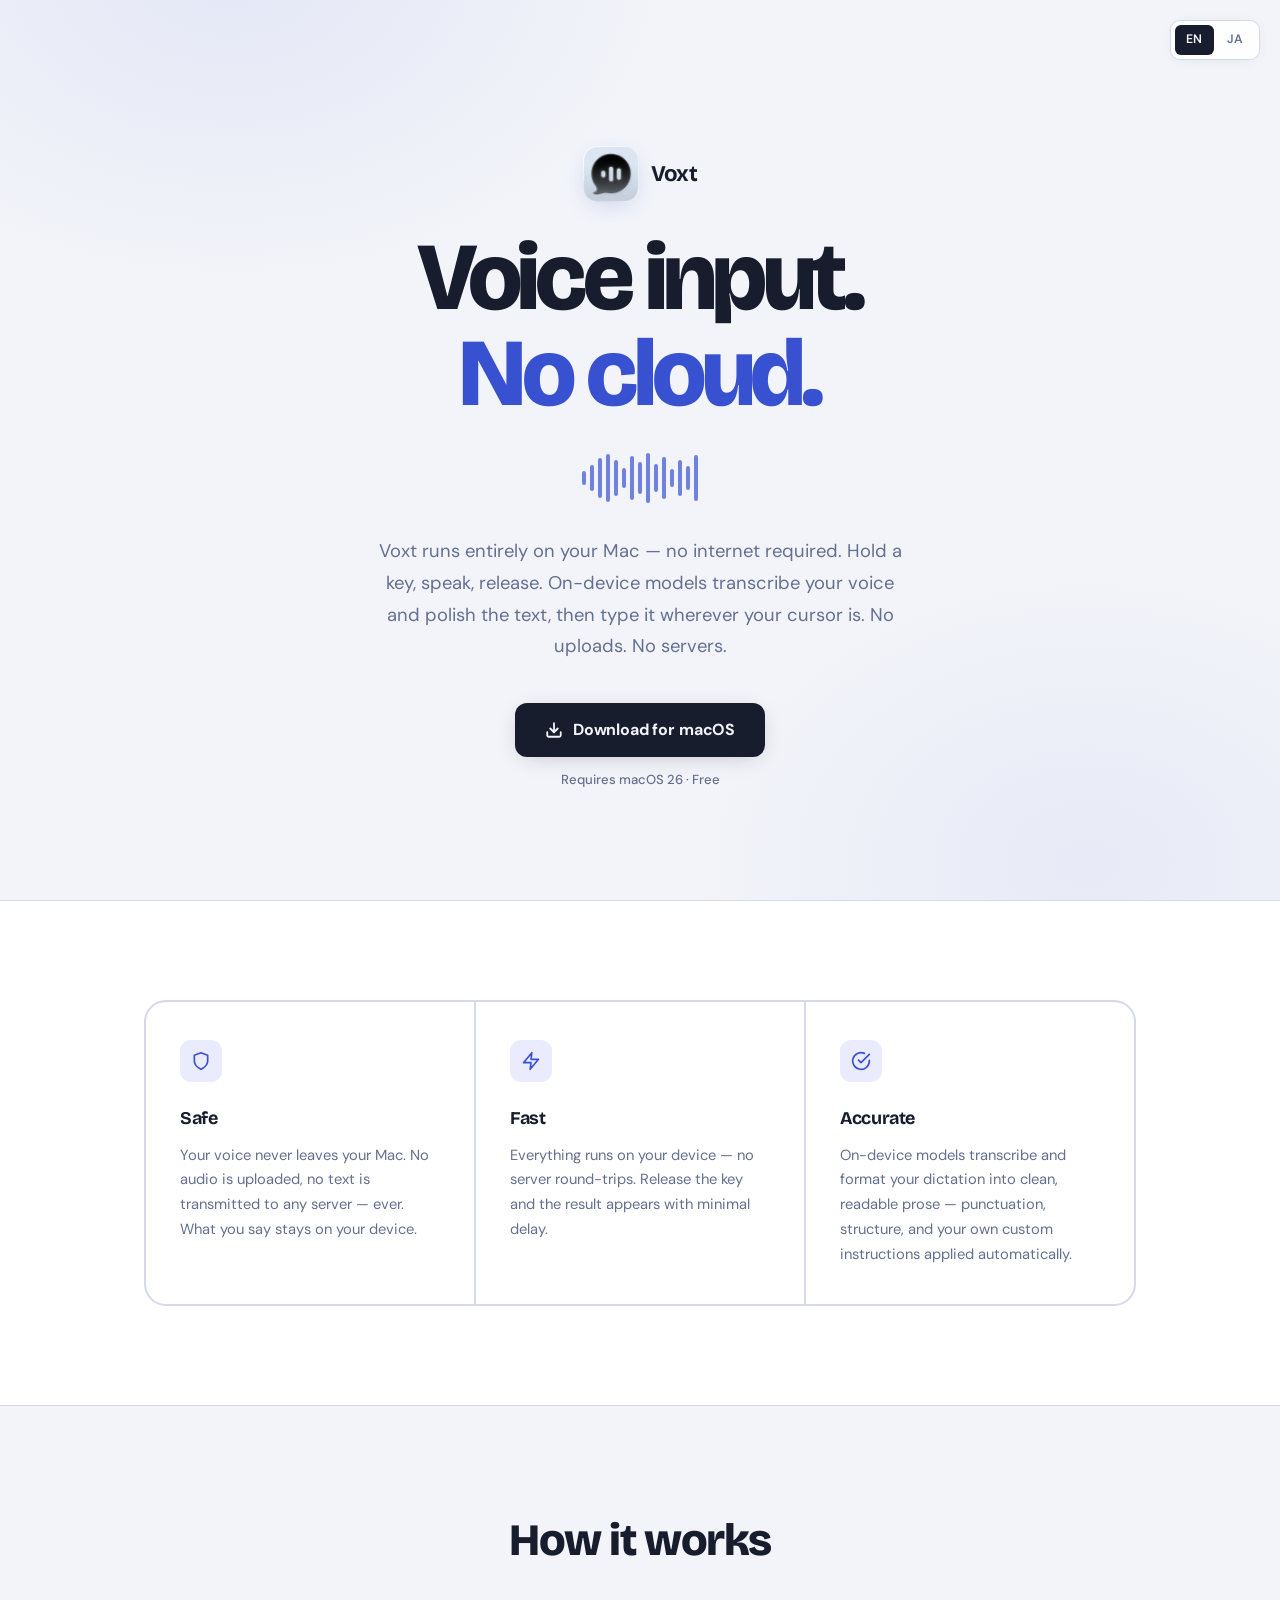
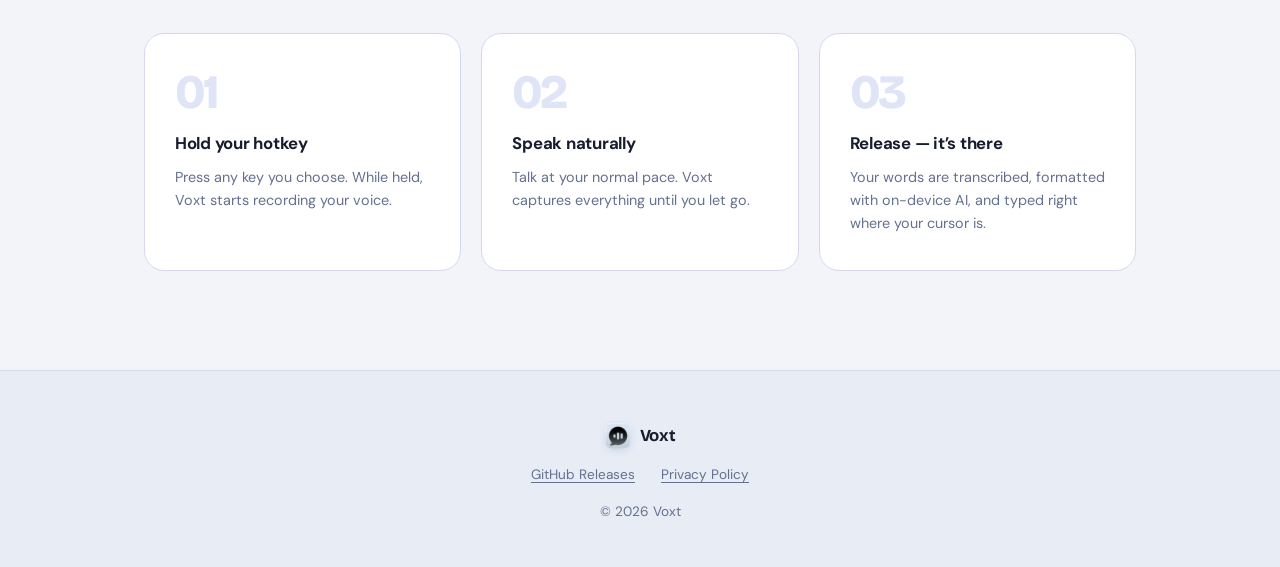
==== public/index.html @ 25dcf12d "Initial commit" ====
<!DOCTYPE html>
<html lang="en">
<head>
  <meta charset="UTF-8">
  <meta name="viewport" content="width=device-width, initial-scale=1.0">
  <title>Voxt — Voice Input for Mac</title>
  <meta name="description" content="Push-to-talk voice input for macOS. Hold a key, speak, release — Voxt transcribes and formats your words with on-device AI, then types them wherever your cursor is. Fully local, no cloud.">
  <meta name="keywords" content="Voxt, voice input, macOS, push-to-talk, speech to text, on-device AI, Apple Intelligence, Foundation Models, menu bar app, Mac app">
  <meta name="author" content="morishin">
  <meta name="robots" content="index, follow">
  <meta name="theme-color" content="#3851d1">
  <link rel="canonical" href="https://voxt.morishin.me/">
  <link rel="alternate" hreflang="en" href="https://voxt.morishin.me/">
  <link rel="alternate" hreflang="ja" href="https://voxt.morishin.me/ja/">
  <link rel="alternate" hreflang="x-default" href="https://voxt.morishin.me/">
  <link rel="icon" type="image/webp" href="assets/icon.webp">
  <link rel="apple-touch-icon" href="assets/icon.webp">
  <link rel="preconnect" href="https://fonts.googleapis.com">
  <link rel="preconnect" href="https://fonts.gstatic.com" crossorigin>
  <link href="https://fonts.googleapis.com/css2?family=Bricolage+Grotesque:wght@400;700;800&family=DM+Sans:wght@400;500;700&display=swap" rel="stylesheet">

  <!-- Open Graph -->
  <meta property="og:type" content="website">
  <meta property="og:site_name" content="Voxt">
  <meta property="og:title" content="Voxt — Voice Input for Mac">
  <meta property="og:description" content="Push-to-talk voice input for macOS. Hold a key, speak, release — transcribed and formatted with on-device AI. Nothing leaves your Mac.">
  <meta property="og:url" content="https://voxt.morishin.me/">
  <meta property="og:locale" content="en_US">
  <meta property="og:locale:alternate" content="ja_JP">
  <meta property="og:image" content="https://voxt.morishin.me/assets/icon.webp">
  <meta property="og:image:width" content="1024">
  <meta property="og:image:height" content="1024">
  <meta property="og:image:alt" content="Voxt app icon">

  <!-- Twitter Card -->
  <meta name="twitter:card" content="summary">
  <meta name="twitter:title" content="Voxt — Voice Input for Mac">
  <meta name="twitter:description" content="Push-to-talk voice input for macOS. On-device AI. Nothing leaves your Mac.">
  <meta name="twitter:image" content="https://voxt.morishin.me/assets/icon.webp">
  <meta name="twitter:creator" content="@morishin127">

  <!-- Structured Data -->
  <script type="application/ld+json">
  {
    "@context": "https://schema.org",
    "@type": "SoftwareApplication",
    "name": "Voxt",
    "operatingSystem": "macOS 26",
    "applicationCategory": "UtilitiesApplication",
    "description": "Push-to-talk voice input for macOS. Hold a key, speak, release — transcribed and formatted with on-device AI. Nothing leaves your Mac.",
    "url": "https://voxt.morishin.me/",
    "downloadUrl": "https://github.com/morishin/voxt/releases/latest",
    "image": "https://voxt.morishin.me/assets/icon.webp",
    "author": { "@type": "Person", "name": "morishin", "url": "https://github.com/morishin" },
    "offers": { "@type": "Offer", "price": "0", "priceCurrency": "USD" },
    "isAccessibleForFree": true,
    "inLanguage": ["en", "ja"]
  }
  </script>

  <link rel="stylesheet" href="assets/style.css">
</head>
<body>

<nav class="lang-switch">
  <a href="/" class="active">EN</a>
  <a href="/ja/">JA</a>
</nav>

<section class="hero">
  <div class="hero-inner fade-up">
    <div class="hero-wordmark">
      <img src="assets/icon.webp" alt="Voxt" class="hero-icon" width="56" height="56">
      <span class="wordmark-text">Voxt</span>
    </div>
    <h1>Voice input.<br><span class="accent">No cloud.</span></h1>

    <div class="waveform" aria-hidden="true">
      <div class="waveform-bar"></div>
      <div class="waveform-bar"></div>
      <div class="waveform-bar"></div>
      <div class="waveform-bar"></div>
      <div class="waveform-bar"></div>
      <div class="waveform-bar"></div>
      <div class="waveform-bar"></div>
      <div class="waveform-bar"></div>
      <div class="waveform-bar"></div>
      <div class="waveform-bar"></div>
      <div class="waveform-bar"></div>
      <div class="waveform-bar"></div>
      <div class="waveform-bar"></div>
      <div class="waveform-bar"></div>
      <div class="waveform-bar"></div>
    </div>

    <p class="lede">Voxt runs entirely on your Mac — no internet required. Hold a key, speak, release. On-device models transcribe your voice and polish the text, then type it wherever your cursor is. No uploads. No servers.</p>

    <div class="cta-group">
      <a href="https://github.com/morishin/voxt/releases/latest" class="btn-primary">
        <svg viewBox="0 0 24 24" fill="none" stroke="currentColor" stroke-width="2.4" stroke-linecap="round" stroke-linejoin="round" aria-hidden="true">
          <path d="M21 15v4a2 2 0 0 1-2 2H5a2 2 0 0 1-2-2v-4"/>
          <polyline points="7 10 12 15 17 10"/>
          <line x1="12" y1="15" x2="12" y2="3"/>
        </svg>
        Download for macOS
      </a>
      <p class="cta-note">Requires macOS 26 &middot; Free</p>
    </div>
  </div>
</section>

<section class="features">
  <div class="container">
    <div class="features-grid fade-up">

      <article class="feature-card">
        <div class="feature-icon" aria-hidden="true">
          <svg viewBox="0 0 24 24" fill="none" stroke="currentColor" stroke-width="2" stroke-linecap="round" stroke-linejoin="round">
            <path d="M12 22s8-4 8-10V5l-8-3-8 3v7c0 6 8 10 8 10z"/>
          </svg>
        </div>
        <h3>Safe</h3>
        <p>Your voice never leaves your Mac. No audio is uploaded, no text is transmitted to any server — ever. What you say stays on your device.</p>
      </article>

      <article class="feature-card">
        <div class="feature-icon" aria-hidden="true">
          <svg viewBox="0 0 24 24" fill="none" stroke="currentColor" stroke-width="2" stroke-linecap="round" stroke-linejoin="round">
            <polygon points="13 2 3 14 12 14 11 22 21 10 12 10 13 2"/>
          </svg>
        </div>
        <h3>Fast</h3>
        <p>Everything runs on your device — no server round-trips. Release the key and the result appears with minimal delay.</p>
      </article>

      <article class="feature-card">
        <div class="feature-icon" aria-hidden="true">
          <svg viewBox="0 0 24 24" fill="none" stroke="currentColor" stroke-width="2" stroke-linecap="round" stroke-linejoin="round">
            <path d="M22 11.08V12a10 10 0 1 1-5.93-9.14"/>
            <polyline points="22 4 12 14.01 9 11.01"/>
          </svg>
        </div>
        <h3>Accurate</h3>
        <p>On-device models transcribe and format your dictation into clean, readable prose — punctuation, structure, and your own custom instructions applied automatically.</p>
      </article>

    </div>
  </div>
</section>

<section class="how">
  <div class="container">
    <h2 class="fade-up">How it works</h2>
    <ol class="steps">
      <li class="step fade-up">
        <strong>Hold your hotkey</strong>
        <p>Press any key you choose. While held, Voxt starts recording your voice.</p>
      </li>
      <li class="step fade-up">
        <strong>Speak naturally</strong>
        <p>Talk at your normal pace. Voxt captures everything until you let go.</p>
      </li>
      <li class="step fade-up">
        <strong>Release — it&rsquo;s there</strong>
        <p>Your words are transcribed, formatted with on-device AI, and typed right where your cursor is.</p>
      </li>
    </ol>
  </div>
</section>

<footer>
  <div class="container">
    <div class="footer-brand">
      <img src="assets/icon.webp" alt="" width="26" height="26">
      Voxt
    </div>
    <div class="footer-links">
      <a href="https://github.com/morishin/voxt/releases">GitHub Releases</a>
      <a href="privacy.html">Privacy Policy</a>
    </div>
    <p>&copy; 2026 Voxt</p>
  </div>
</footer>

<script src="assets/main.js"></script>
</body>
</html>
---- public/assets/style.css ----
/* ── Reset & Base ── */
*, *::before, *::after { margin: 0; padding: 0; box-sizing: border-box; }

:root {
  --c-bg: #f2f4f9;
  --c-surface: #ffffff;
  --c-soft: #e8ecf5;
  --c-text: #181d2e;
  --c-muted: #64708f;
  --c-accent: #3851d1;
  --c-accent-dark: #2a3fb0;
  --c-accent-soft: #eaecfd;
  --c-border: #d5d9eb;
  --font-display: "Bricolage Grotesque", system-ui, sans-serif;
  --font-body: "DM Sans", "Hiragino Sans", "Helvetica Neue", system-ui, sans-serif;
  --font-jp: "Zen Kaku Gothic New", "Hiragino Sans", system-ui, sans-serif;
  --max-w: 1040px;
  --section-py: clamp(72px, 11vh, 128px);
}

@media (prefers-color-scheme: dark) {
  :root {
    --c-bg: #0d1117;
    --c-surface: #141b27;
    --c-soft: #1a2333;
    --c-text: #e5eaf5;
    --c-muted: #8896b5;
    --c-accent-soft: #0e1535;
    --c-border: #1e2d45;
  }
}

html { scroll-behavior: smooth; }
body {
  font-family: var(--font-body);
  background: var(--c-bg);
  color: var(--c-text);
  line-height: 1.6;
  -webkit-font-smoothing: antialiased;
  overflow-x: hidden;
}

:lang(ja) h1,
:lang(ja) h2,
:lang(ja) .lede,
:lang(ja) .step strong { font-family: var(--font-jp); }

a { color: var(--c-accent); text-decoration: none; }
.container { max-width: var(--max-w); margin: 0 auto; padding: 0 24px; }

/* ── Fade-up ── */
.fade-up {
  opacity: 0;
  transform: translateY(22px);
  transition: opacity 0.65s ease, transform 0.65s ease;
}
.fade-up.visible { opacity: 1; transform: none; }

/* ── Language switch ── */
.lang-switch {
  position: fixed;
  top: 20px; right: 20px;
  z-index: 100;
  display: flex;
  gap: 2px;
  background: rgba(255, 255, 255, 0.88);
  backdrop-filter: blur(12px);
  -webkit-backdrop-filter: blur(12px);
  border: 1px solid var(--c-border);
  border-radius: 10px;
  padding: 4px;
  box-shadow: 0 2px 16px -6px rgba(24, 29, 46, 0.12);
}
@media (prefers-color-scheme: dark) {
  .lang-switch { background: rgba(20, 27, 39, 0.9); }
}
.lang-switch a {
  padding: 5px 11px;
  border-radius: 6px;
  font-size: 0.77rem;
  font-weight: 600;
  color: var(--c-muted);
  letter-spacing: 0.04em;
  transition: background 0.2s, color 0.2s;
}
.lang-switch a.active { background: var(--c-text); color: var(--c-bg); }
.lang-switch a:hover:not(.active) { color: var(--c-text); }

/* ── Hero ── */
.hero {
  min-height: 100vh;
  display: flex;
  align-items: center;
  justify-content: center;
  text-align: center;
  padding: clamp(96px, 14vh, 160px) 24px clamp(72px, 10vh, 112px);
  position: relative;
  overflow: hidden;
}
.hero::before {
  content: "";
  position: absolute;
  inset: 0;
  background:
    radial-gradient(ellipse 720px 520px at 18% -4%, rgba(56, 81, 209, 0.08), transparent 62%),
    radial-gradient(ellipse 640px 480px at 85% 96%, rgba(56, 81, 209, 0.06), transparent 62%);
  pointer-events: none;
}
.hero-inner {
  position: relative;
  z-index: 1;
  max-width: 680px;
  width: 100%;
}

.hero-wordmark {
  display: inline-flex;
  align-items: center;
  gap: 12px;
  margin-bottom: 28px;
}
.hero-icon {
  width: 56px; height: 56px;
  border-radius: 14px;
  display: block;
  box-shadow: 0 6px 24px -8px rgba(56, 81, 209, 0.28);
}
.wordmark-text {
  font-family: var(--font-display);
  font-size: 1.4rem;
  font-weight: 700;
  letter-spacing: -0.03em;
  color: var(--c-text);
}

.hero-badge {
  display: inline-flex;
  align-items: center;
  gap: 7px;
  padding: 5px 13px;
  border-radius: 100px;
  font-size: 0.72rem;
  font-weight: 600;
  letter-spacing: 0.09em;
  text-transform: uppercase;
  background: var(--c-accent-soft);
  color: var(--c-accent);
  margin-bottom: 22px;
}
.hero-badge::before {
  content: "";
  width: 5px; height: 5px;
  border-radius: 50%;
  background: currentColor;
  flex-shrink: 0;
}

.hero h1 {
  font-family: var(--font-display);
  font-size: clamp(3.2rem, 9vw, 6rem);
  font-weight: 800;
  letter-spacing: -0.045em;
  line-height: 1.0;
  margin-bottom: 30px;
  color: var(--c-text);
}
.hero h1 .accent { color: var(--c-accent); }

/* ── Waveform ── */
.waveform {
  display: flex;
  align-items: center;
  justify-content: center;
  gap: 4px;
  height: 52px;
  margin: 0 auto 32px;
}
.waveform-bar {
  width: 4px;
  border-radius: 2px;
  background: var(--c-accent);
  opacity: 0.7;
  animation: wave-pulse 1.55s ease-in-out infinite;
}
@keyframes wave-pulse {
  0%, 100% { transform: scaleY(0.2); opacity: 0.3; }
  50% { transform: scaleY(1); opacity: 0.85; }
}
.waveform-bar:nth-child(1)  { height: 14px; animation-delay: 0.00s; }
.waveform-bar:nth-child(2)  { height: 26px; animation-delay: 0.07s; }
.waveform-bar:nth-child(3)  { height: 40px; animation-delay: 0.14s; }
.waveform-bar:nth-child(4)  { height: 48px; animation-delay: 0.21s; }
.waveform-bar:nth-child(5)  { height: 36px; animation-delay: 0.28s; }
.waveform-bar:nth-child(6)  { height: 20px; animation-delay: 0.35s; }
.waveform-bar:nth-child(7)  { height: 44px; animation-delay: 0.42s; }
.waveform-bar:nth-child(8)  { height: 32px; animation-delay: 0.49s; }
.waveform-bar:nth-child(9)  { height: 50px; animation-delay: 0.56s; }
.waveform-bar:nth-child(10) { height: 28px; animation-delay: 0.63s; }
.waveform-bar:nth-child(11) { height: 42px; animation-delay: 0.70s; }
.waveform-bar:nth-child(12) { height: 18px; animation-delay: 0.77s; }
.waveform-bar:nth-child(13) { height: 36px; animation-delay: 0.84s; }
.waveform-bar:nth-child(14) { height: 24px; animation-delay: 0.91s; }
.waveform-bar:nth-child(15) { height: 46px; animation-delay: 0.98s; }

@media (prefers-reduced-motion: reduce) {
  .waveform-bar { animation: none; transform: none; opacity: 0.45; }
}

.lede {
  font-size: clamp(1rem, 1.55vw, 1.15rem);
  color: var(--c-muted);
  max-width: 540px;
  margin: 0 auto 40px;
  font-weight: 400;
  line-height: 1.72;
}

.cta-group { display: flex; flex-direction: column; align-items: center; gap: 12px; }

.btn-primary {
  display: inline-flex;
  align-items: center;
  gap: 10px;
  padding: 14px 30px;
  background: var(--c-text);
  color: var(--c-bg);
  border-radius: 12px;
  font-weight: 700;
  font-size: 1rem;
  letter-spacing: -0.01em;
  transition: transform 0.2s ease, box-shadow 0.2s ease;
  box-shadow: 0 4px 24px -8px rgba(24, 29, 46, 0.28);
}
.btn-primary:hover {
  transform: translateY(-2px);
  box-shadow: 0 8px 32px -8px rgba(24, 29, 46, 0.36);
  color: var(--c-bg);
}
.btn-primary svg { width: 18px; height: 18px; flex-shrink: 0; }

.cta-note {
  font-size: 0.82rem;
  color: var(--c-muted);
  font-weight: 500;
}

/* ── Features ── */
.features {
  padding: var(--section-py) 0;
  background: var(--c-surface);
  border-top: 1px solid var(--c-border);
  border-bottom: 1px solid var(--c-border);
}

.features-grid {
  display: grid;
  grid-template-columns: repeat(3, 1fr);
  gap: 2px;
  background: var(--c-border);
  border: 2px solid var(--c-border);
  border-radius: 22px;
  overflow: hidden;
}

.feature-card {
  background: var(--c-surface);
  padding: 38px 34px;
}

.feature-icon {
  width: 42px; height: 42px;
  display: flex;
  align-items: center;
  justify-content: center;
  background: var(--c-accent-soft);
  border-radius: 11px;
  margin-bottom: 22px;
  flex-shrink: 0;
}
.feature-icon svg {
  width: 20px; height: 20px;
  stroke: var(--c-accent);
  fill: none;
  stroke-width: 2;
  stroke-linecap: round;
  stroke-linejoin: round;
}

.feature-card h3 {
  font-family: var(--font-display);
  font-size: 1.12rem;
  font-weight: 700;
  letter-spacing: -0.02em;
  margin-bottom: 10px;
  color: var(--c-text);
}
.feature-card p {
  font-size: 0.92rem;
  color: var(--c-muted);
  line-height: 1.68;
}

@media (max-width: 720px) {
  .features-grid { grid-template-columns: 1fr; }
}

/* ── How it works ── */
.how { padding: var(--section-py) 0; }

.how h2 {
  font-family: var(--font-display);
  font-size: clamp(1.9rem, 4vw, 2.8rem);
  font-weight: 800;
  letter-spacing: -0.035em;
  text-align: center;
  margin-bottom: 56px;
  color: var(--c-text);
}

.steps {
  display: grid;
  grid-template-columns: repeat(3, 1fr);
  gap: 20px;
  list-style: none;
  counter-reset: steps;
}

.step {
  counter-increment: steps;
  padding: 34px 30px;
  background: var(--c-surface);
  border: 1px solid var(--c-border);
  border-radius: 20px;
  position: relative;
}

.step::before {
  content: "0" counter(steps);
  display: block;
  font-family: var(--font-display);
  font-size: 3rem;
  font-weight: 800;
  letter-spacing: -0.06em;
  line-height: 1;
  color: var(--c-accent);
  opacity: 0.15;
  margin-bottom: 14px;
}

.step strong {
  display: block;
  font-size: 1.05rem;
  font-weight: 700;
  letter-spacing: -0.015em;
  color: var(--c-text);
  margin-bottom: 9px;
}
.step p {
  font-size: 0.9rem;
  color: var(--c-muted);
  line-height: 1.62;
}

@media (max-width: 720px) {
  .steps { grid-template-columns: 1fr; gap: 14px; }
  .how h2 { margin-bottom: 36px; }
}

/* ── Footer ── */
footer {
  padding: 52px 0 44px;
  border-top: 1px solid var(--c-border);
  text-align: center;
  background: var(--c-soft);
  font-size: 0.85rem;
  color: var(--c-muted);
}
.footer-brand {
  display: inline-flex;
  align-items: center;
  gap: 9px;
  font-family: var(--font-display);
  font-size: 1.05rem;
  font-weight: 700;
  letter-spacing: -0.02em;
  color: var(--c-text);
  margin-bottom: 14px;
}
.footer-brand img {
  width: 26px; height: 26px;
  border-radius: 7px;
  box-shadow: 0 2px 8px -3px rgba(56, 81, 209, 0.28);
  display: block;
}
.footer-links {
  display: flex;
  justify-content: center;
  gap: 26px;
  margin-bottom: 16px;
  flex-wrap: wrap;
}
footer a { color: var(--c-muted); text-decoration: underline; text-underline-offset: 3px; }
footer a:hover { color: var(--c-accent); }

/* ── Legal pages ── */
.legal {
  max-width: 760px;
  margin: 0 auto;
  padding: 96px 28px 80px;
}
.legal .back {
  display: inline-flex;
  align-items: center;
  gap: 6px;
  font-size: 0.85rem;
  font-weight: 600;
  color: var(--c-muted);
  margin-bottom: 32px;
  text-decoration: none;
  transition: color 0.2s;
}
.legal .back:hover { color: var(--c-accent); }
.legal h1 {
  font-family: var(--font-display);
  font-size: clamp(2rem, 4.2vw, 2.8rem);
  font-weight: 800;
  letter-spacing: -0.03em;
  line-height: 1.1;
  margin-bottom: 10px;
}
.legal .updated {
  display: inline-block;
  font-size: 0.78rem;
  font-weight: 600;
  letter-spacing: 0.05em;
  text-transform: uppercase;
  color: var(--c-accent);
  background: var(--c-accent-soft);
  padding: 4px 12px;
  border-radius: 100px;
  margin-bottom: 36px;
}
.legal h2 {
  font-family: var(--font-display);
  font-size: 1.12rem;
  font-weight: 700;
  letter-spacing: -0.01em;
  margin: 36px 0 12px;
  color: var(--c-text);
}
.legal p, .legal li {
  font-size: 0.97rem;
  color: var(--c-muted);
  line-height: 1.75;
}
.legal ul { padding-left: 20px; margin: 8px 0 4px; }
.legal li { margin: 4px 0; }
.legal strong { color: var(--c-text); font-weight: 600; }
.legal a { color: var(--c-accent); text-decoration: underline; text-underline-offset: 3px; }
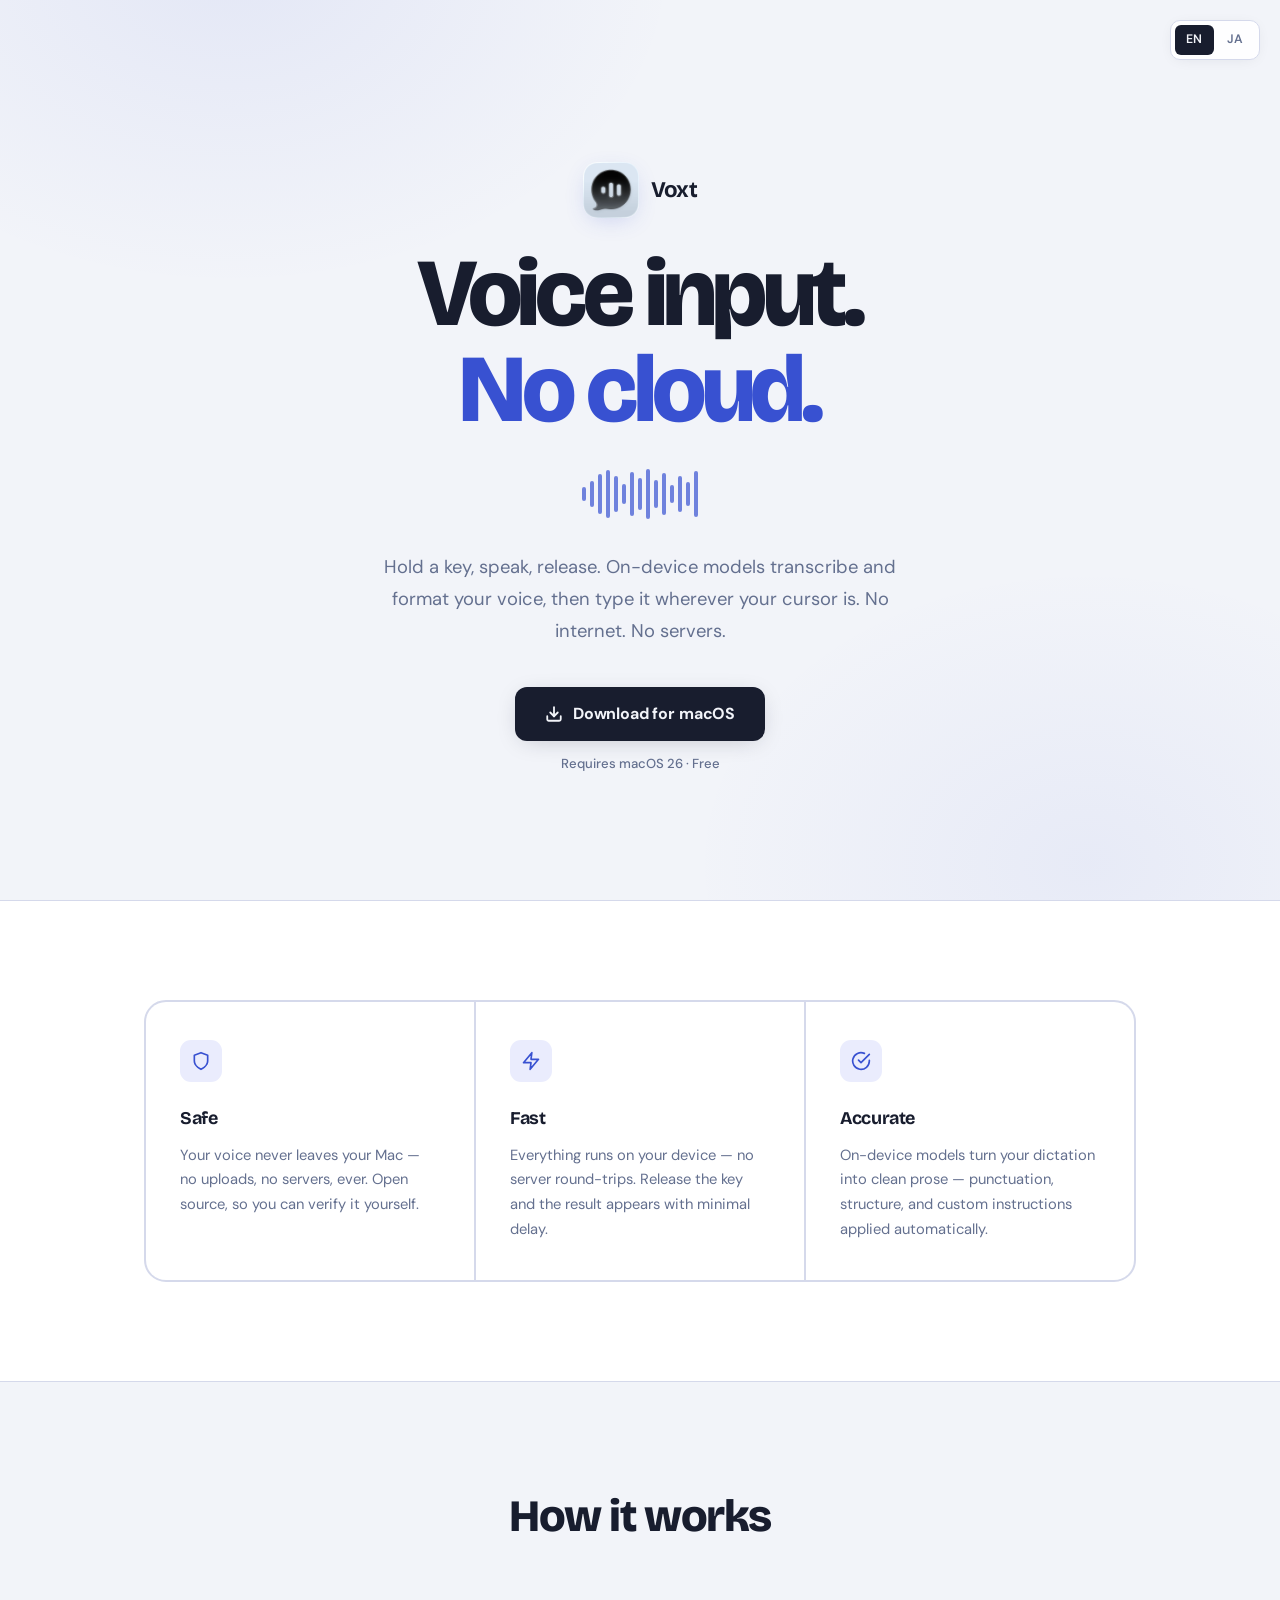
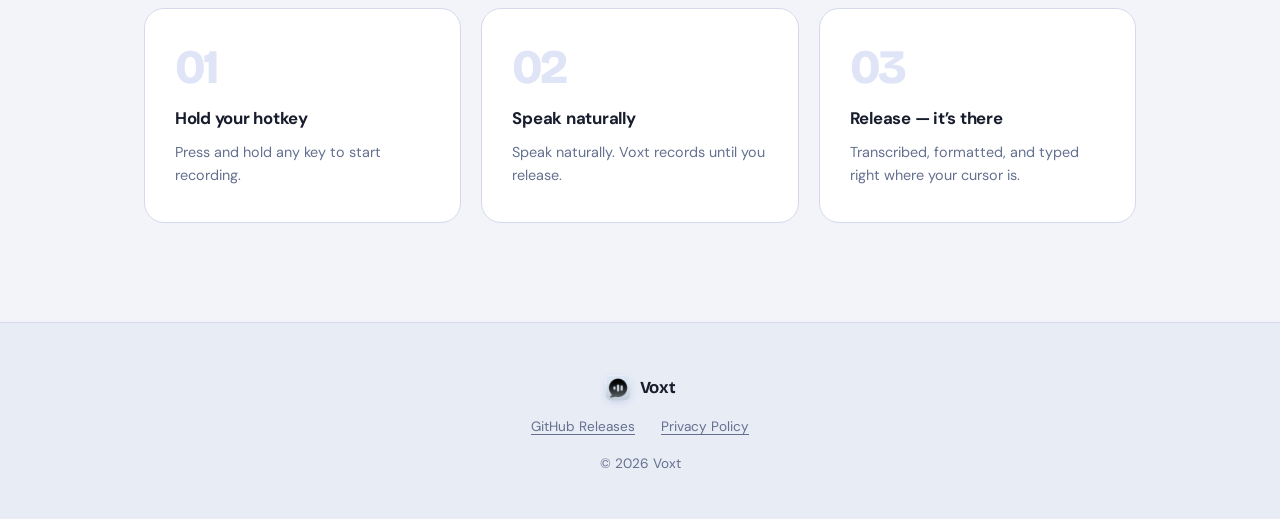
==== commit 403e000d: "feat: shorten copy across EN and JA pages Co-Authored-By: Claude Sonnet 4.6 <noreply@anthropic.com>" ====
--- a/public/index.html
+++ b/public/index.html
@@ -93,7 +93,7 @@
       <div class="waveform-bar"></div>
     </div>
 
-    <p class="lede">Voxt runs entirely on your Mac — no internet required. Hold a key, speak, release. On-device models transcribe your voice and polish the text, then type it wherever your cursor is. No uploads. No servers.</p>
+    <p class="lede">Hold a key, speak, release. On-device models transcribe and format your voice, then type it wherever your cursor is. No internet. No servers.</p>
 
     <div class="cta-group">
       <a href="https://github.com/morishin/voxt/releases/latest" class="btn-primary">
@@ -120,7 +120,7 @@
           </svg>
         </div>
         <h3>Safe</h3>
-        <p>Your voice never leaves your Mac. No audio is uploaded, no text is transmitted to any server — ever. What you say stays on your device.</p>
+        <p>Your voice never leaves your Mac — no uploads, no servers, ever. Open source, so you can verify it yourself.</p>
       </article>
 
       <article class="feature-card">
@@ -141,7 +141,7 @@
           </svg>
         </div>
         <h3>Accurate</h3>
-        <p>On-device models transcribe and format your dictation into clean, readable prose — punctuation, structure, and your own custom instructions applied automatically.</p>
+        <p>On-device models turn your dictation into clean prose — punctuation, structure, and custom instructions applied automatically.</p>
       </article>
 
     </div>
@@ -154,15 +154,15 @@
     <ol class="steps">
       <li class="step fade-up">
         <strong>Hold your hotkey</strong>
-        <p>Press any key you choose. While held, Voxt starts recording your voice.</p>
+        <p>Press and hold any key to start recording.</p>
       </li>
       <li class="step fade-up">
         <strong>Speak naturally</strong>
-        <p>Talk at your normal pace. Voxt captures everything until you let go.</p>
+        <p>Speak naturally. Voxt records until you release.</p>
       </li>
       <li class="step fade-up">
         <strong>Release — it&rsquo;s there</strong>
-        <p>Your words are transcribed, formatted with on-device AI, and typed right where your cursor is.</p>
+        <p>Transcribed, formatted, and typed right where your cursor is.</p>
       </li>
     </ol>
   </div>
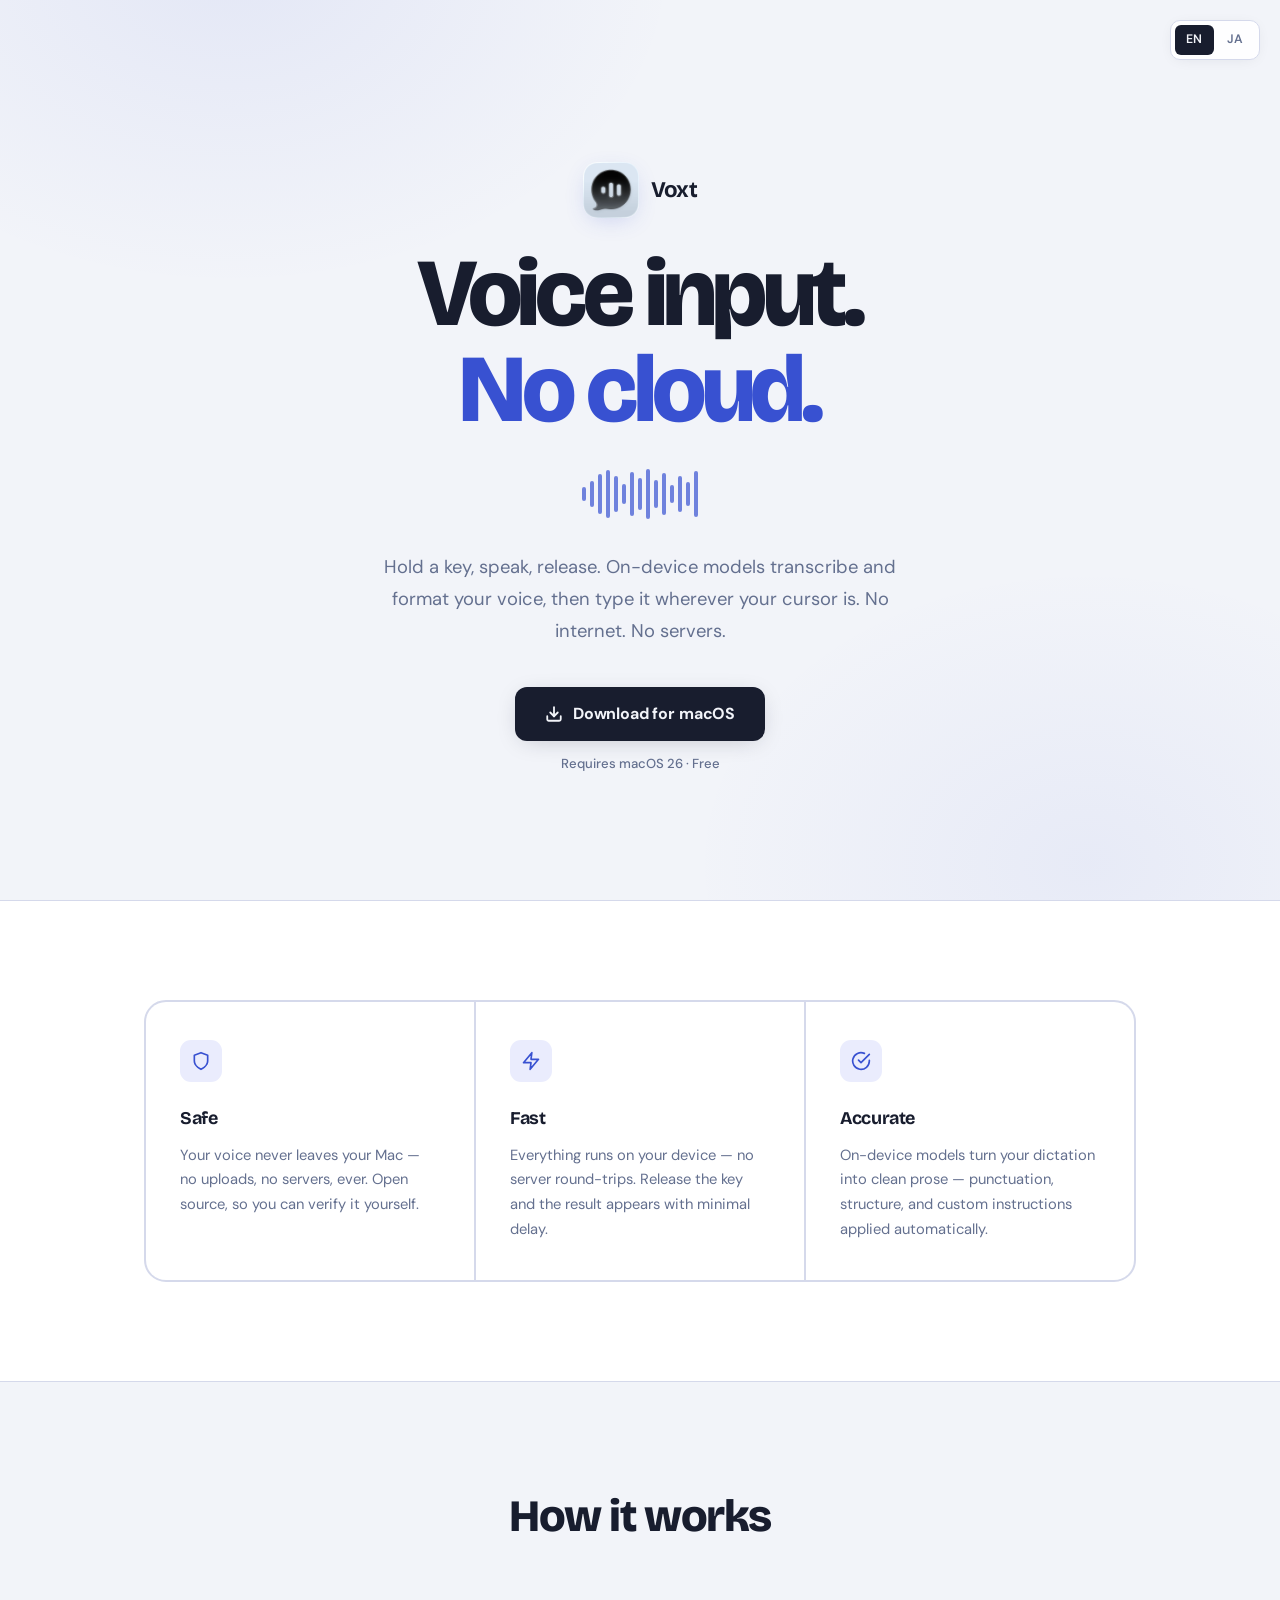
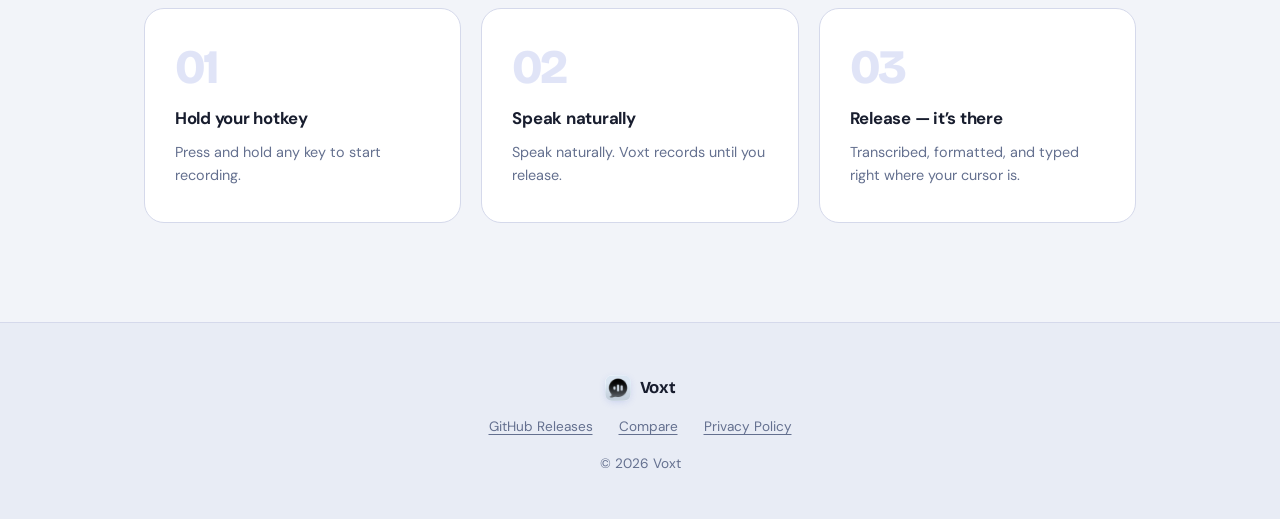
==== commit a465fa59: "Add /compare page targeting free/offline dictation search intent Most AI dictation apps are cloud su" ====
--- a/public/index.html
+++ b/public/index.html
@@ -176,6 +176,7 @@
     </div>
     <div class="footer-links">
       <a href="https://github.com/morishin/voxt/releases">GitHub Releases</a>
+      <a href="compare/">Compare</a>
       <a href="privacy.html">Privacy Policy</a>
     </div>
     <p>&copy; 2026 Voxt</p>
--- a/public/assets/style.css
+++ b/public/assets/style.css
@@ -457,3 +457,46 @@
 .legal li { margin: 4px 0; }
 .legal strong { color: var(--c-text); font-weight: 600; }
 .legal a { color: var(--c-accent); text-decoration: underline; text-underline-offset: 3px; }
+
+.legal h3 {
+  font-family: var(--font-display);
+  font-size: 1.02rem;
+  font-weight: 700;
+  letter-spacing: -0.01em;
+  margin: 26px 0 8px;
+  color: var(--c-text);
+}
+
+/* ── Compare table ── */
+.compare-table {
+  width: 100%;
+  border-collapse: collapse;
+  margin: 22px 0 12px;
+  font-size: 0.9rem;
+}
+.compare-table th,
+.compare-table td {
+  padding: 12px 14px;
+  text-align: left;
+  border-bottom: 1px solid var(--c-border);
+  vertical-align: top;
+}
+.compare-table th {
+  font-family: var(--font-display);
+  font-weight: 700;
+  color: var(--c-text);
+  font-size: 0.82rem;
+  letter-spacing: -0.01em;
+}
+.compare-table td:first-child { color: var(--c-text); font-weight: 600; white-space: nowrap; }
+.compare-table td { color: var(--c-muted); }
+.compare-table .yes { color: var(--c-accent); font-weight: 700; }
+
+@media (max-width: 640px) {
+  .compare-table { display: block; overflow-x: auto; -webkit-overflow-scrolling: touch; }
+}
+
+.legal .cta-group { align-items: flex-start; margin: 36px 0 8px; }
+@media (max-width: 640px) {
+  .legal .cta-group { align-items: center; text-align: center; width: 100%; }
+}
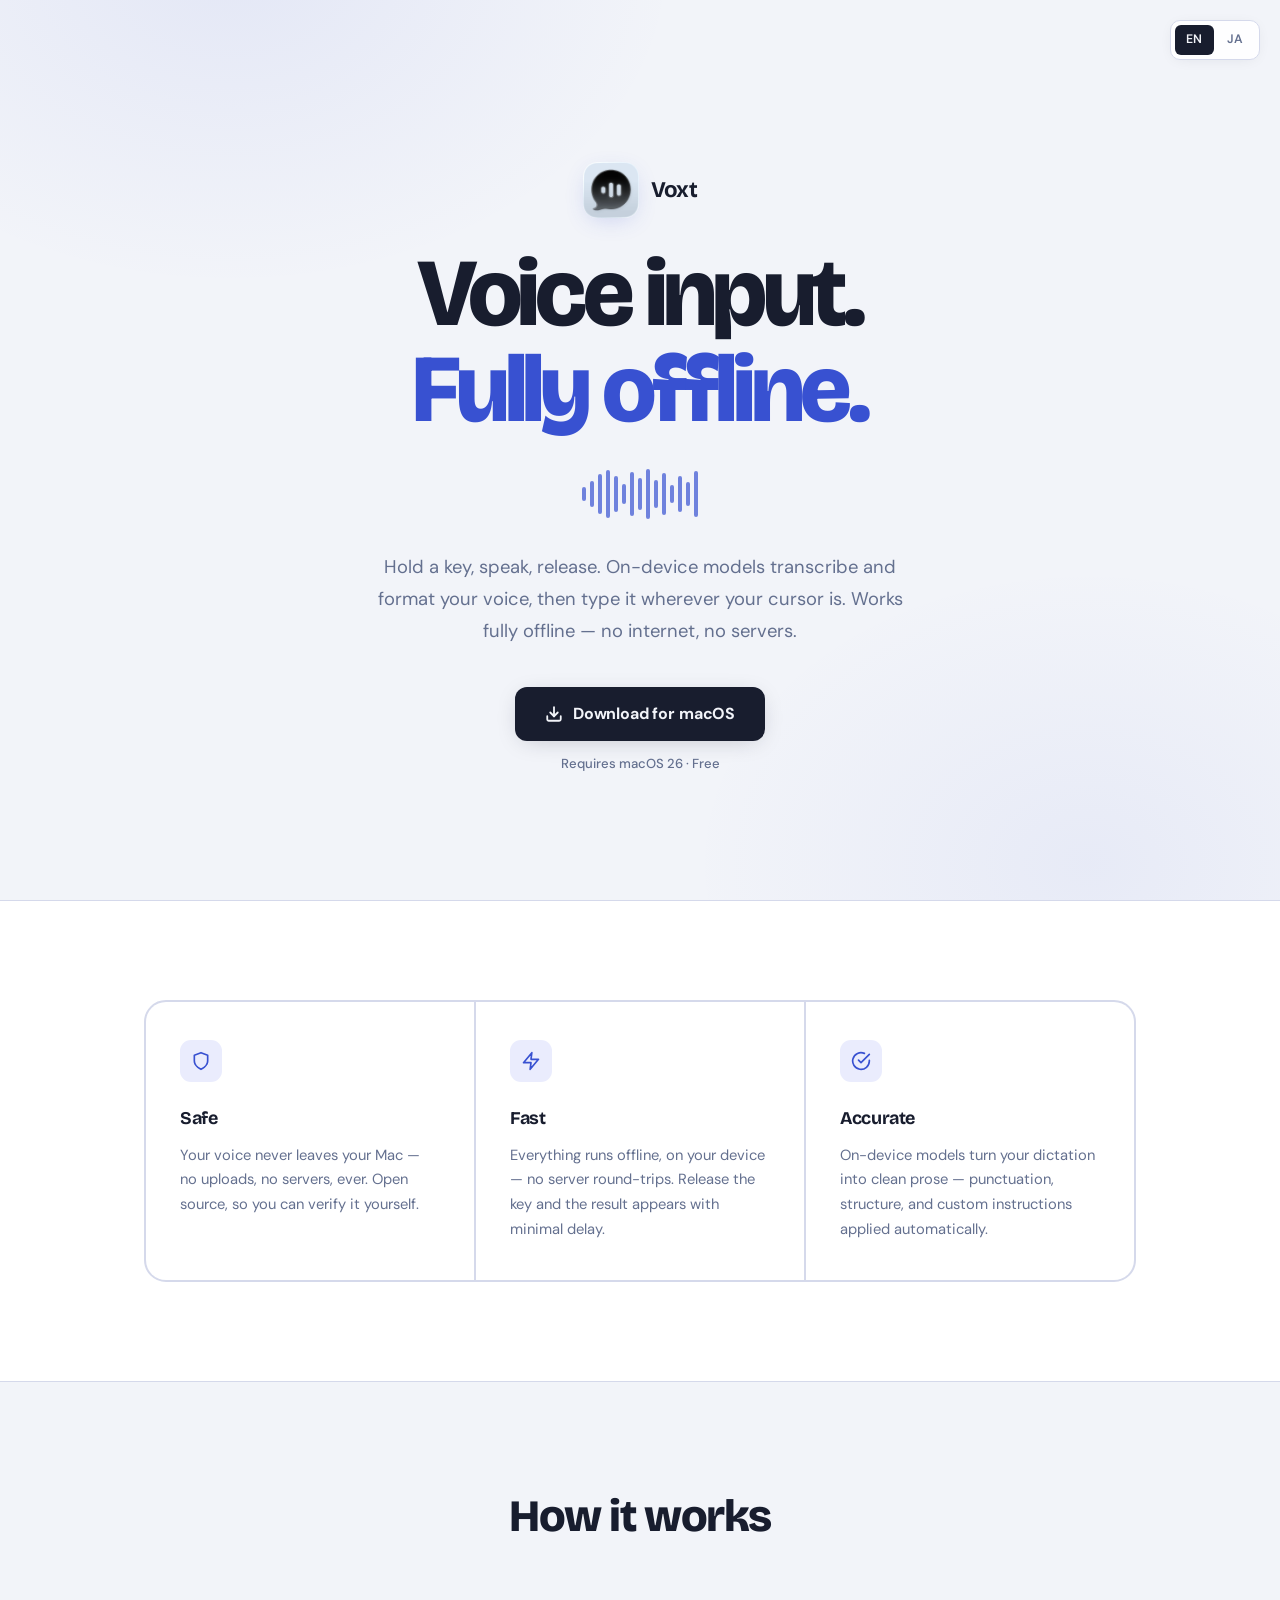
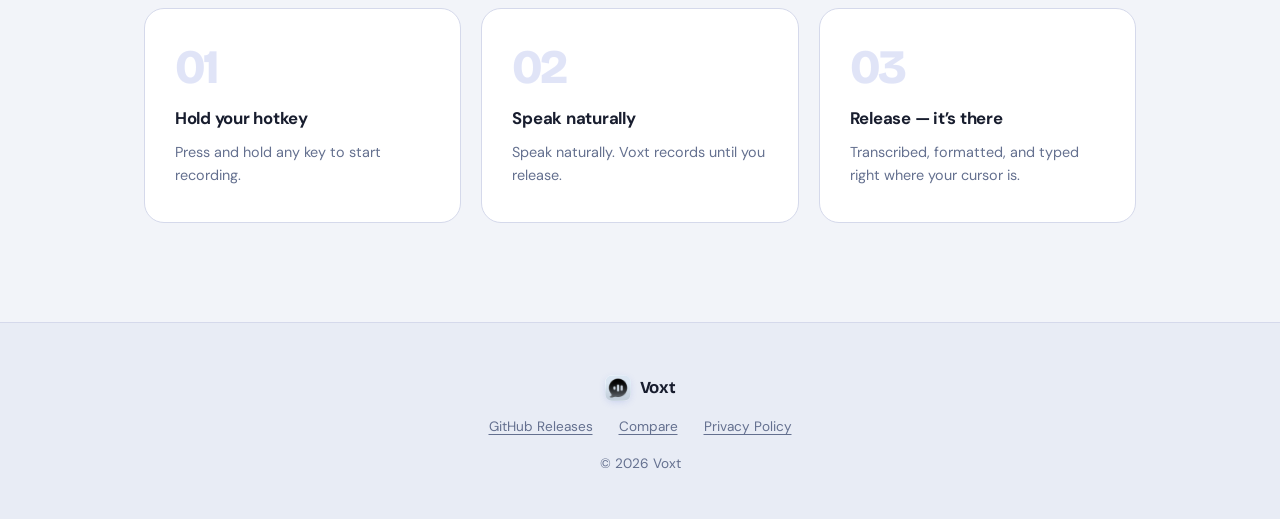
==== commit 1739de60: "Add "offline" to homepage copy/metadata for search coverage The EN homepage said "voice input" but n" ====
--- a/public/index.html
+++ b/public/index.html
@@ -3,9 +3,9 @@
 <head>
   <meta charset="UTF-8">
   <meta name="viewport" content="width=device-width, initial-scale=1.0">
-  <title>Voxt — Voice Input for Mac</title>
-  <meta name="description" content="Push-to-talk voice input for macOS. Hold a key, speak, release — Voxt transcribes and formats your words with on-device AI, then types them wherever your cursor is. Fully local, no cloud.">
-  <meta name="keywords" content="Voxt, voice input, macOS, push-to-talk, speech to text, on-device AI, Apple Intelligence, Foundation Models, menu bar app, Mac app">
+  <title>Voxt — Offline Voice Input for Mac</title>
+  <meta name="description" content="Offline push-to-talk voice input for macOS. Hold a key, speak, release — Voxt transcribes and formats your words with on-device AI, then types them wherever your cursor is. Fully local, no cloud.">
+  <meta name="keywords" content="Voxt, voice input, offline voice input, macOS, push-to-talk, speech to text, on-device AI, Apple Intelligence, Foundation Models, menu bar app, Mac app">
   <meta name="author" content="morishin">
   <meta name="robots" content="index, follow">
   <meta name="theme-color" content="#3851d1">
@@ -22,8 +22,8 @@
   <!-- Open Graph -->
   <meta property="og:type" content="website">
   <meta property="og:site_name" content="Voxt">
-  <meta property="og:title" content="Voxt — Voice Input for Mac">
-  <meta property="og:description" content="Push-to-talk voice input for macOS. Hold a key, speak, release — transcribed and formatted with on-device AI. Nothing leaves your Mac.">
+  <meta property="og:title" content="Voxt — Offline Voice Input for Mac">
+  <meta property="og:description" content="Offline push-to-talk voice input for macOS. Hold a key, speak, release — transcribed and formatted with on-device AI. Nothing leaves your Mac.">
   <meta property="og:url" content="https://voxt.morishin.me/">
   <meta property="og:locale" content="en_US">
   <meta property="og:locale:alternate" content="ja_JP">
@@ -34,8 +34,8 @@
 
   <!-- Twitter Card -->
   <meta name="twitter:card" content="summary">
-  <meta name="twitter:title" content="Voxt — Voice Input for Mac">
-  <meta name="twitter:description" content="Push-to-talk voice input for macOS. On-device AI. Nothing leaves your Mac.">
+  <meta name="twitter:title" content="Voxt — Offline Voice Input for Mac">
+  <meta name="twitter:description" content="Offline push-to-talk voice input for macOS. On-device AI. Nothing leaves your Mac.">
   <meta name="twitter:image" content="https://voxt.morishin.me/assets/icon.webp">
   <meta name="twitter:creator" content="@morishin127">
 
@@ -47,7 +47,7 @@
     "name": "Voxt",
     "operatingSystem": "macOS 26",
     "applicationCategory": "UtilitiesApplication",
-    "description": "Push-to-talk voice input for macOS. Hold a key, speak, release — transcribed and formatted with on-device AI. Nothing leaves your Mac.",
+    "description": "Offline push-to-talk voice input for macOS. Hold a key, speak, release — transcribed and formatted with on-device AI. Nothing leaves your Mac.",
     "url": "https://voxt.morishin.me/",
     "downloadUrl": "https://github.com/morishin/voxt/releases/latest",
     "image": "https://voxt.morishin.me/assets/icon.webp",
@@ -73,7 +73,7 @@
       <img src="assets/icon.webp" alt="Voxt" class="hero-icon" width="56" height="56">
       <span class="wordmark-text">Voxt</span>
     </div>
-    <h1>Voice input.<br><span class="accent">No cloud.</span></h1>
+    <h1>Voice input.<br><span class="accent">Fully offline.</span></h1>
 
     <div class="waveform" aria-hidden="true">
       <div class="waveform-bar"></div>
@@ -93,7 +93,7 @@
       <div class="waveform-bar"></div>
     </div>
 
-    <p class="lede">Hold a key, speak, release. On-device models transcribe and format your voice, then type it wherever your cursor is. No internet. No servers.</p>
+    <p class="lede">Hold a key, speak, release. On-device models transcribe and format your voice, then type it wherever your cursor is. Works fully offline — no internet, no servers.</p>
 
     <div class="cta-group">
       <a href="https://github.com/morishin/voxt/releases/latest" class="btn-primary">
@@ -130,7 +130,7 @@
           </svg>
         </div>
         <h3>Fast</h3>
-        <p>Everything runs on your device — no server round-trips. Release the key and the result appears with minimal delay.</p>
+        <p>Everything runs offline, on your device — no server round-trips. Release the key and the result appears with minimal delay.</p>
       </article>
 
       <article class="feature-card">
